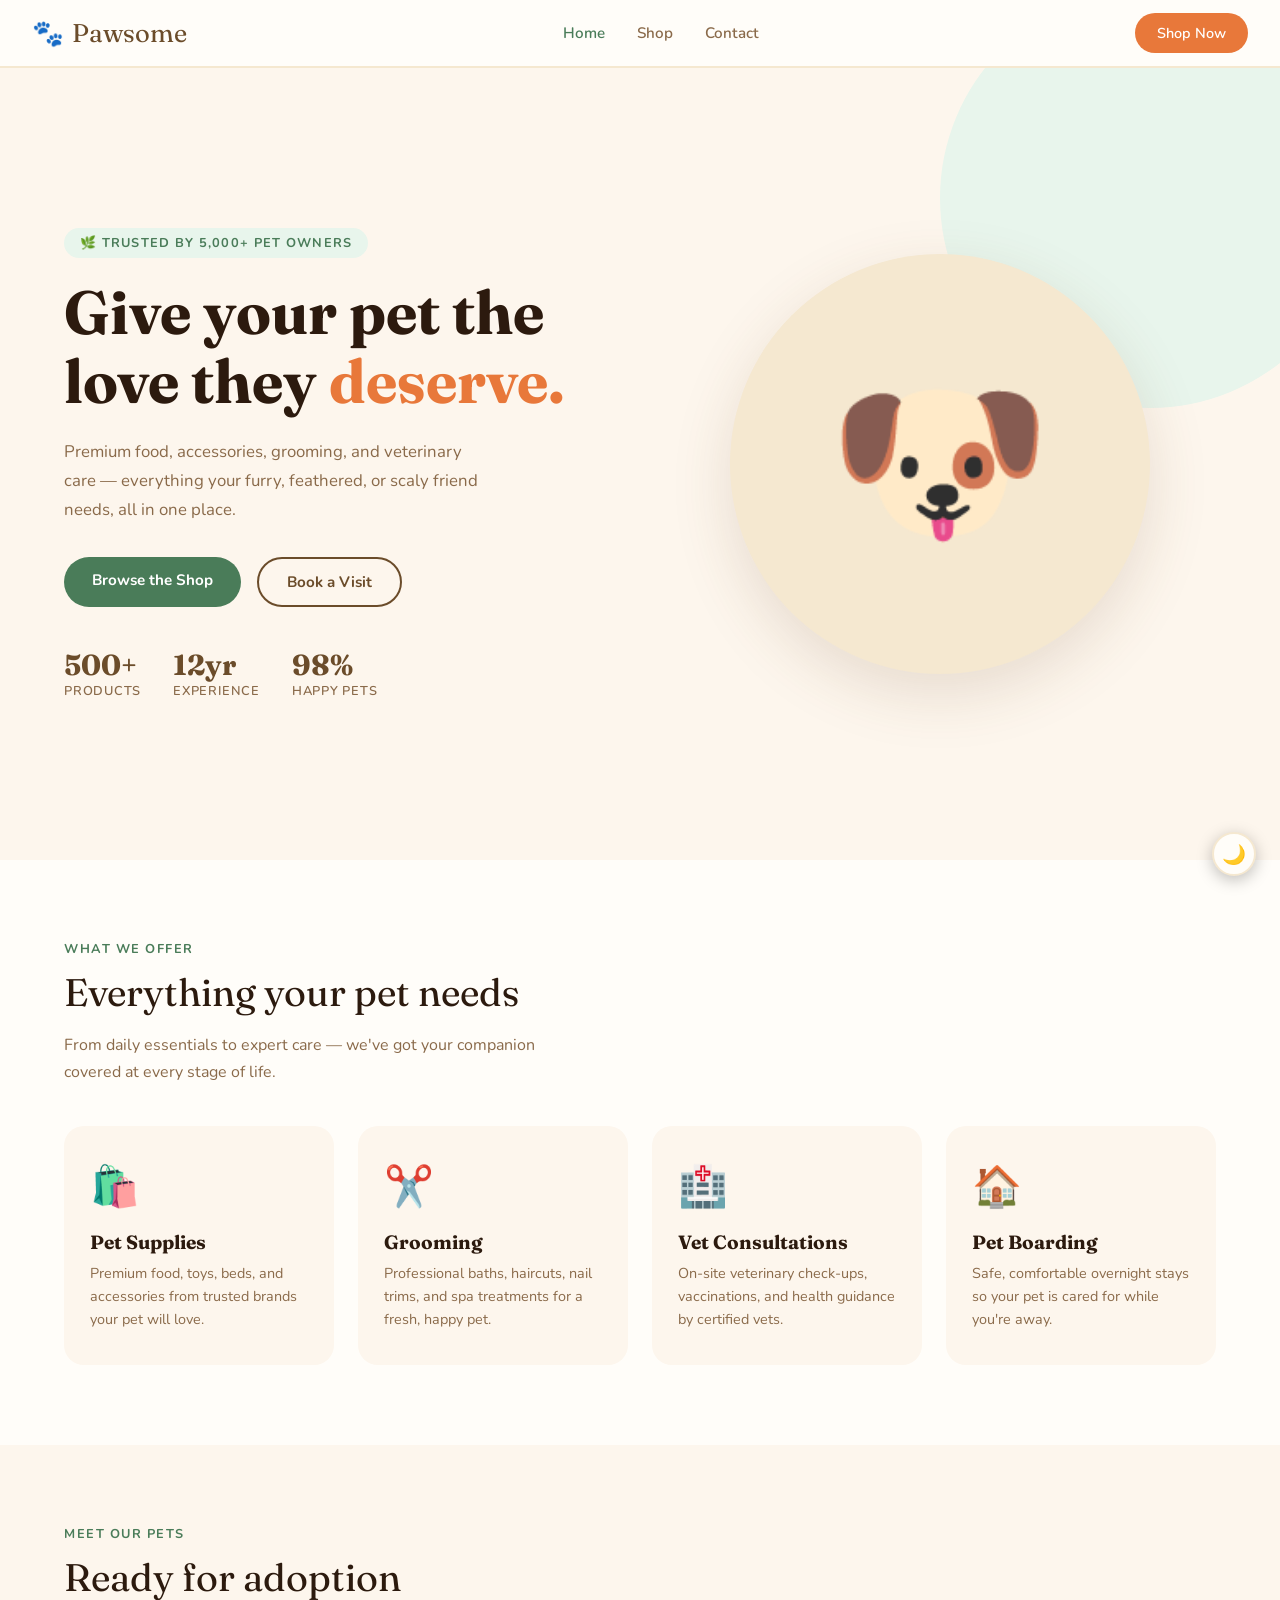
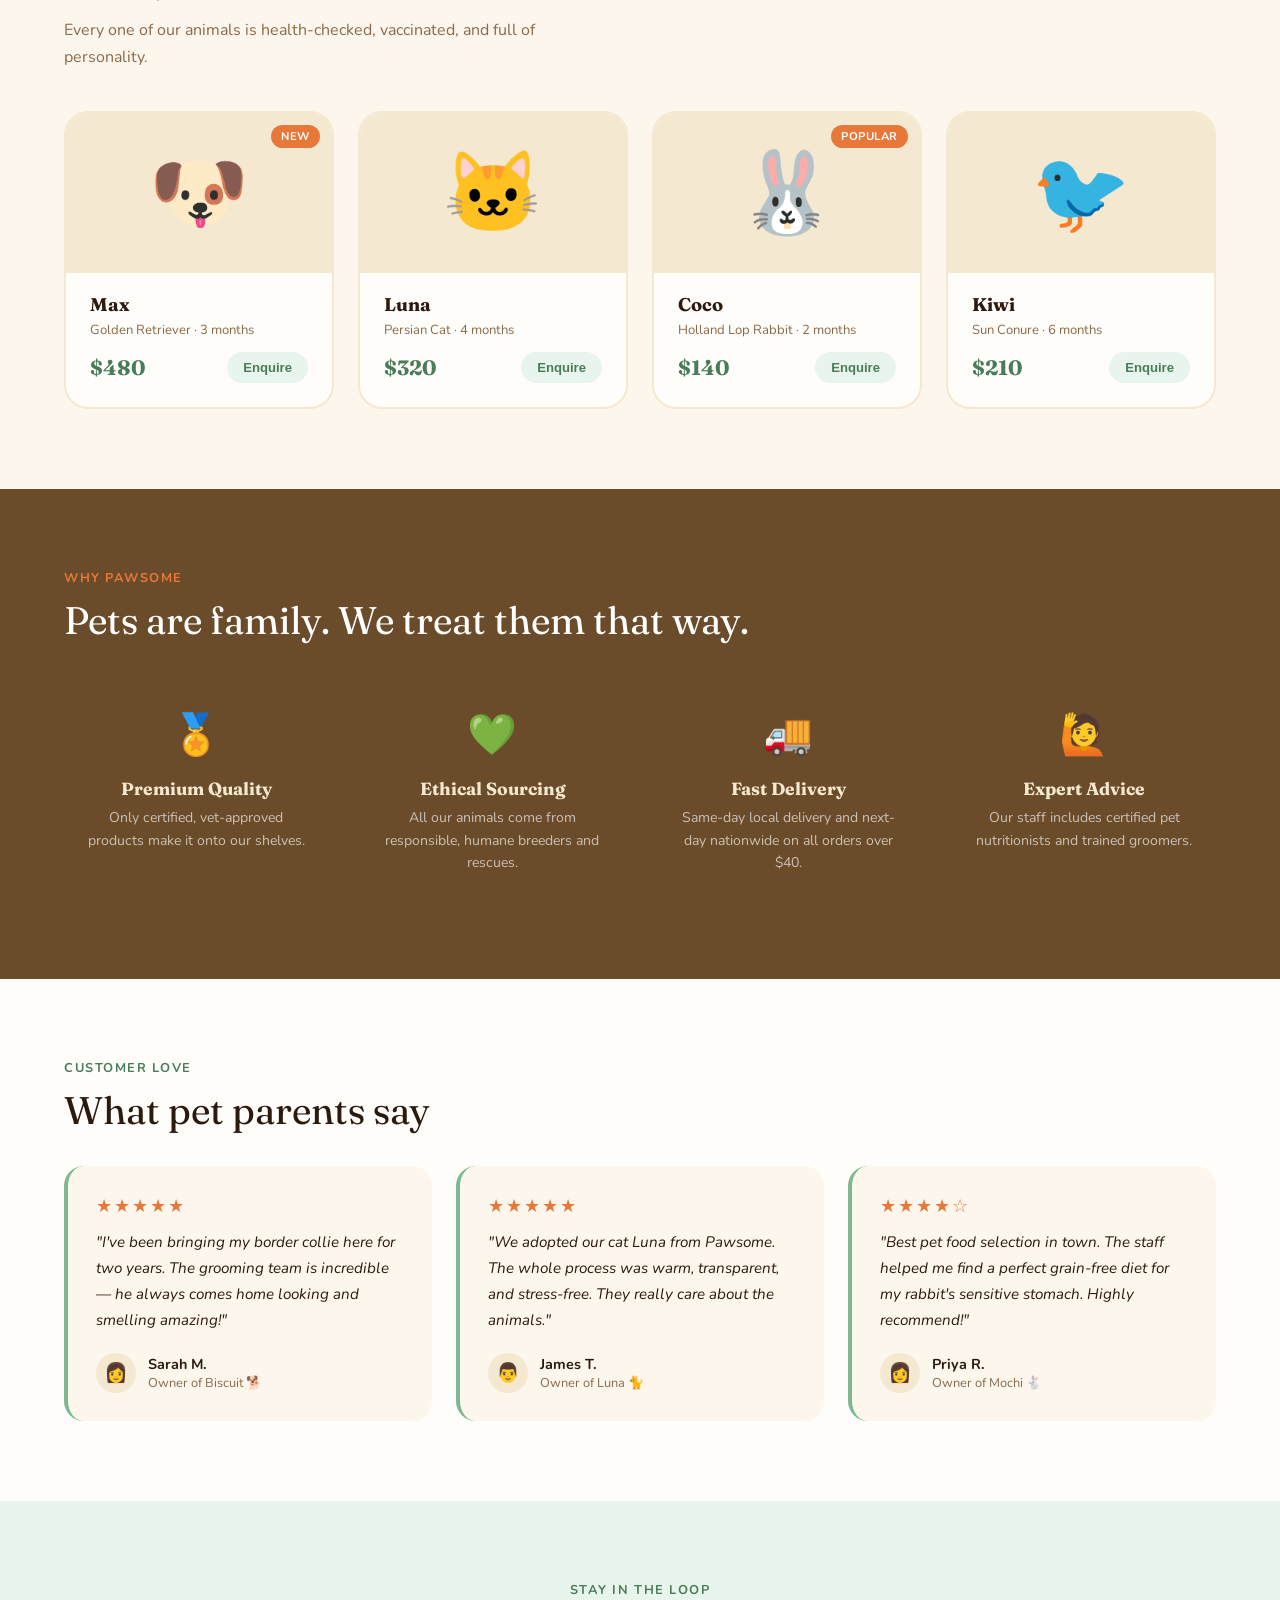
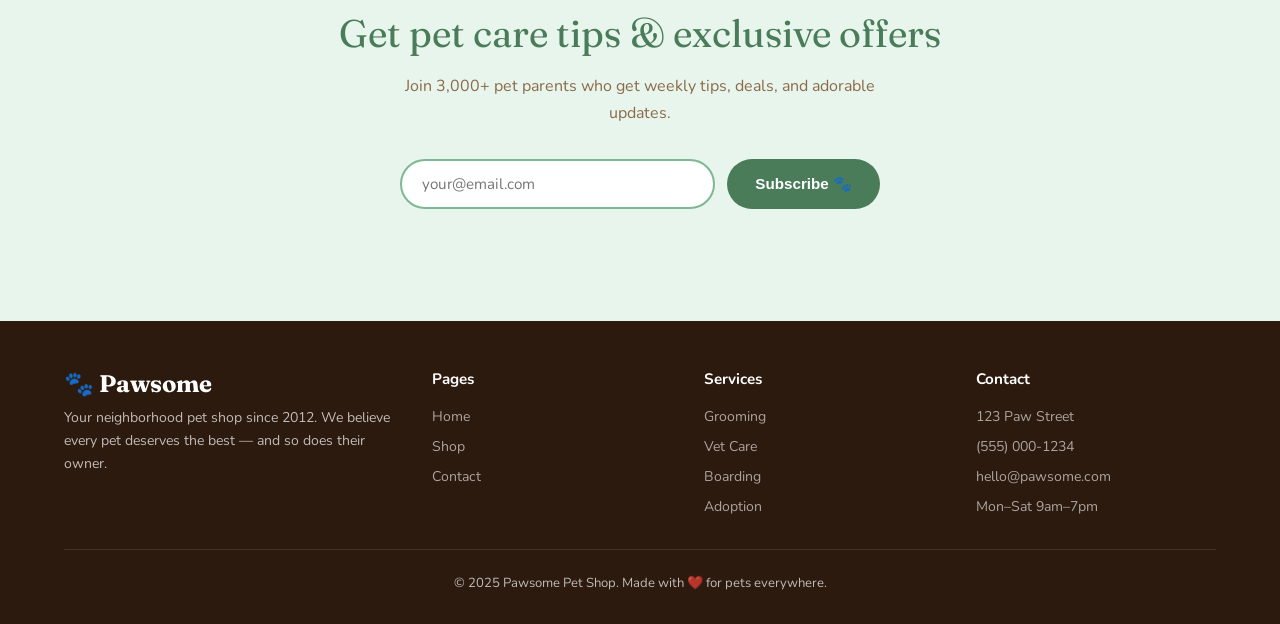
==== index.html @ 458d9aaf "Add files via upload" ====
<!DOCTYPE html>
<html lang="en">
<head>
<script>!function(){var t=localStorage.getItem("pawsome_theme")||(window.matchMedia("(prefers-color-scheme:dark)").matches?"dark":"light");document.documentElement.setAttribute("data-theme",t)}();</script>
<meta charset="UTF-8">
<meta name="viewport" content="width=device-width, initial-scale=1.0">
<title>Pawsome Pet Shop</title>
<link href="https://fonts.googleapis.com/css2?family=Fraunces:wght@400;600;700&family=Nunito:wght@400;500;600&display=swap" rel="stylesheet">
<link rel="stylesheet" href="/css/pocetna.css">
</head>
<body>

<nav>
  <a href="index.html" class="nav-logo"><span>🐾</span> Pawsome</a>
  <ul class="nav-links">
    <li><a href="index.html" class="active">Home</a></li>
    <li><a href="shop.html">Shop</a></li>
    <li><a href="contact.html">Contact</a></li>
  </ul>
  <a href="shop.html" class="nav-cta">Shop Now</a>
</nav>

<section class="hero">
  <div class="hero-text">
    <span class="hero-badge">🌿 Trusted by 5,000+ pet owners</span>
    <h1>Give your pet the love they <em>deserve.</em></h1>
    <p>Premium food, accessories, grooming, and veterinary care — everything your furry, feathered, or scaly friend needs, all in one place.</p>
    <div class="hero-btns">
      <a href="shop.html" class="btn btn-primary">Browse the Shop</a>
      <a href="contact.html" class="btn btn-outline">Book a Visit</a>
    </div>
    <div class="hero-stats">
      <div class="stat-item"><div class="num">500+</div><div class="lbl">Products</div></div>
      <div class="stat-item"><div class="num">12yr</div><div class="lbl">Experience</div></div>
      <div class="stat-item"><div class="num">98%</div><div class="lbl">Happy pets</div></div>
    </div>
  </div>
  <div class="hero-visual">
    <div class="hero-circle">🐶</div>
  </div>
</section>

<section class="services">
  <div class="section-label">What we offer</div>
  <div class="section-title">Everything your pet needs</div>
  <p class="section-sub">From daily essentials to expert care — we've got your companion covered at every stage of life.</p>
  <div class="services-grid">
    <div class="service-card reveal">
      <span class="service-icon">🛍️</span>
      <h3>Pet Supplies</h3>
      <p>Premium food, toys, beds, and accessories from trusted brands your pet will love.</p>
    </div>
    <div class="service-card reveal">
      <span class="service-icon">✂️</span>
      <h3>Grooming</h3>
      <p>Professional baths, haircuts, nail trims, and spa treatments for a fresh, happy pet.</p>
    </div>
    <div class="service-card reveal">
      <span class="service-icon">🏥</span>
      <h3>Vet Consultations</h3>
      <p>On-site veterinary check-ups, vaccinations, and health guidance by certified vets.</p>
    </div>
    <div class="service-card reveal">
      <span class="service-icon">🏠</span>
      <h3>Pet Boarding</h3>
      <p>Safe, comfortable overnight stays so your pet is cared for while you're away.</p>
    </div>
  </div>
</section>

<section>
  <div class="section-label">Meet our pets</div>
  <div class="section-title">Ready for adoption</div>
  <p class="section-sub">Every one of our animals is health-checked, vaccinated, and full of personality.</p>
  <div class="pets-grid">
    <div class="pet-card reveal">
      <div class="pet-emoji-wrap">🐶<span class="pet-badge">New</span></div>
      <div class="pet-info">
        <h3>Max</h3>
        <div class="pet-breed">Golden Retriever · 3 months</div>
        <div class="pet-footer">
          <span class="pet-price">$480</span>
          <button class="pet-btn" onclick="addToCart('Max the Golden Retriever')">Enquire</button>
        </div>
      </div>
    </div>
    <div class="pet-card reveal">
      <div class="pet-emoji-wrap">🐱</div>
      <div class="pet-info">
        <h3>Luna</h3>
        <div class="pet-breed">Persian Cat · 4 months</div>
        <div class="pet-footer">
          <span class="pet-price">$320</span>
          <button class="pet-btn" onclick="addToCart('Luna the Persian Cat')">Enquire</button>
        </div>
      </div>
    </div>
    <div class="pet-card reveal">
      <div class="pet-emoji-wrap">🐰<span class="pet-badge">Popular</span></div>
      <div class="pet-info">
        <h3>Coco</h3>
        <div class="pet-breed">Holland Lop Rabbit · 2 months</div>
        <div class="pet-footer">
          <span class="pet-price">$140</span>
          <button class="pet-btn" onclick="addToCart('Coco the Holland Lop')">Enquire</button>
        </div>
      </div>
    </div>
    <div class="pet-card reveal">
      <div class="pet-emoji-wrap">🐦</div>
      <div class="pet-info">
        <h3>Kiwi</h3>
        <div class="pet-breed">Sun Conure · 6 months</div>
        <div class="pet-footer">
          <span class="pet-price">$210</span>
          <button class="pet-btn" onclick="addToCart('Kiwi the Sun Conure')">Enquire</button>
        </div>
      </div>
    </div>
  </div>
</section>

<section class="why">
  <div class="section-label">Why Pawsome</div>
  <div class="section-title" style="color:#fff">Pets are family. We treat them that way.</div>
  <div class="why-grid" style="margin-top:2.5rem">
    <div class="why-item"><span class="why-icon">🏅</span><h4>Premium Quality</h4><p>Only certified, vet-approved products make it onto our shelves.</p></div>
    <div class="why-item"><span class="why-icon">💚</span><h4>Ethical Sourcing</h4><p>All our animals come from responsible, humane breeders and rescues.</p></div>
    <div class="why-item"><span class="why-icon">🚚</span><h4>Fast Delivery</h4><p>Same-day local delivery and next-day nationwide on all orders over $40.</p></div>
    <div class="why-item"><span class="why-icon">🙋</span><h4>Expert Advice</h4><p>Our staff includes certified pet nutritionists and trained groomers.</p></div>
  </div>
</section>

<section class="testimonials">
  <div class="section-label">Customer love</div>
  <div class="section-title">What pet parents say</div>
  <div class="testi-grid" style="margin-top:2rem">
    <div class="testi-card reveal">
      <div class="stars">★★★★★</div>
      <p>"I've been bringing my border collie here for two years. The grooming team is incredible — he always comes home looking and smelling amazing!"</p>
      <div class="testi-author"><div class="avatar">👩</div><div><div class="author-name">Sarah M.</div><div class="author-pet">Owner of Biscuit 🐕</div></div></div>
    </div>
    <div class="testi-card reveal">
      <div class="stars">★★★★★</div>
      <p>"We adopted our cat Luna from Pawsome. The whole process was warm, transparent, and stress-free. They really care about the animals."</p>
      <div class="testi-author"><div class="avatar">👨</div><div><div class="author-name">James T.</div><div class="author-pet">Owner of Luna 🐈</div></div></div>
    </div>
    <div class="testi-card reveal">
      <div class="stars">★★★★☆</div>
      <p>"Best pet food selection in town. The staff helped me find a perfect grain-free diet for my rabbit's sensitive stomach. Highly recommend!"</p>
      <div class="testi-author"><div class="avatar">👩</div><div><div class="author-name">Priya R.</div><div class="author-pet">Owner of Mochi 🐇</div></div></div>
    </div>
  </div>
</section>

<section class="newsletter">
  <div class="section-label">Stay in the loop</div>
  <div class="section-title">Get pet care tips & exclusive offers</div>
  <p class="section-sub" style="margin:0 auto 2rem;text-align:center;color:var(--text-muted)">Join 3,000+ pet parents who get weekly tips, deals, and adorable updates.</p>
  <form class="newsletter-form" onsubmit="submitNewsletter(event)">
    <input type="email" id="nl-email" placeholder="your@email.com" required>
    <button type="submit" class="btn btn-primary">Subscribe 🐾</button>
  </form>
  <div id="nl-msg"></div>
</section>

<footer>
  <div class="footer-top">
    <div class="footer-brand">
      <h3>🐾 Pawsome</h3>
      <p>Your neighborhood pet shop since 2012. We believe every pet deserves the best — and so does their owner.</p>
    </div>
    <div class="footer-col">
      <h4>Pages</h4>
      <ul>
        <li><a href="index.html">Home</a></li>
        <li><a href="shop.html">Shop</a></li>
        <li><a href="contact.html">Contact</a></li>
      </ul>
    </div>
    <div class="footer-col">
      <h4>Services</h4>
      <ul>
        <li><a href="#">Grooming</a></li>
        <li><a href="#">Vet Care</a></li>
        <li><a href="#">Boarding</a></li>
        <li><a href="#">Adoption</a></li>
      </ul>
    </div>
    <div class="footer-col">
      <h4>Contact</h4>
      <ul>
        <li><a href="#">123 Paw Street</a></li>
        <li><a href="tel:+15550001234">(555) 000-1234</a></li>
        <li><a href="mailto:hello@pawsome.com">hello@pawsome.com</a></li>
        <li><a href="#">Mon–Sat 9am–7pm</a></li>
      </ul>
    </div>
  </div>
  <div class="footer-bottom">© 2025 Pawsome Pet Shop. Made with ❤️ for pets everywhere.</div>
</footer>

<!-- TOAST -->
<div id="toast" style="position:fixed;bottom:2rem;right:2rem;background:var(--green);color:#fff;padding:14px 22px;border-radius:50px;font-weight:700;font-size:.9rem;transform:translateY(100px);opacity:0;transition:all .3s;z-index:999;pointer-events:none;"></div>

<script src="/js/pocetna.js"></script>
<script src="/js/darkmode.js"></script>
</body>
</html>
---- css/pocetna.css ----
:root {
    --cream: #FDF6ED;
    --warm: #F5E8D0;
    --brown: #6B4C2A;
    --brown-light: #A67C52;
    --green: #4A7C59;
    --green-light: #7DB892;
    --green-pale: #E8F5EC;
    --orange: #E8783A;
    --text: #2C1A0E;
    --text-muted: #8A6A4A;
    --white: #FFFDF9;
  }
  * { margin: 0; padding: 0; box-sizing: border-box; }
  html { scroll-behavior: smooth; }
  body { font-family: 'Nunito', sans-serif; background: var(--cream); color: var(--text); }

  /* NAV */
  nav {
    position: sticky; top: 0; z-index: 100;
    background: var(--white);
    border-bottom: 2px solid var(--warm);
    padding: 0 2rem;
    display: flex; align-items: center; justify-content: space-between;
    height: 68px;
  }
  .nav-logo { font-family: 'Fraunces', serif; font-size: 1.6rem; color: var(--brown); text-decoration: none; display: flex; align-items: center; gap: 8px; }
  .nav-logo span { font-size: 1.6rem; }
  .nav-links { display: flex; gap: 2rem; list-style: none; }
  .nav-links a { text-decoration: none; color: var(--text-muted); font-weight: 600; font-size: .95rem; transition: color .2s; }
  .nav-links a:hover, .nav-links a.active { color: var(--green); }
  .nav-cta { background: var(--orange); color: #fff; padding: 10px 22px; border-radius: 50px; font-weight: 600; font-size: .9rem; text-decoration: none; transition: transform .15s, opacity .15s; }
  .nav-cta:hover { opacity: .9; transform: translateY(-1px); }

  /* HERO */
  .hero {
    min-height: 88vh;
    background: var(--cream);
    display: grid; grid-template-columns: 1fr 1fr; align-items: center;
    padding: 4rem 5vw;
    gap: 3rem;
    position: relative; overflow: hidden;
  }
  .hero::before {
    content: ''; position: absolute; right: -80px; top: -80px;
    width: 420px; height: 420px; border-radius: 50%;
    background: var(--green-pale); z-index: 0;
  }
  .hero-text { position: relative; z-index: 1; }
  .hero-badge { display: inline-block; background: var(--green-pale); color: var(--green); font-weight: 700; font-size: .8rem; letter-spacing: .1em; text-transform: uppercase; padding: 6px 16px; border-radius: 50px; margin-bottom: 1.2rem; }
  .hero h1 { font-family: 'Fraunces', serif; font-size: clamp(2.4rem, 5vw, 3.8rem); line-height: 1.15; color: var(--text); margin-bottom: 1.2rem; }
  .hero h1 em { color: var(--orange); font-style: normal; }
  .hero p { font-size: 1.05rem; color: var(--text-muted); line-height: 1.75; max-width: 420px; margin-bottom: 2rem; }
  .hero-btns { display: flex; gap: 1rem; flex-wrap: wrap; }
  .btn { display: inline-block; padding: 13px 28px; border-radius: 50px; font-weight: 700; font-size: .95rem; text-decoration: none; transition: all .2s; cursor: pointer; border: none; }
  .btn-primary { background: var(--green); color: #fff; }
  .btn-primary:hover { background: var(--brown); transform: translateY(-2px); }
  .btn-outline { background: transparent; color: var(--brown); border: 2px solid var(--brown); }
  .btn-outline:hover { background: var(--brown); color: #fff; }
  .hero-visual { position: relative; z-index: 1; display: flex; justify-content: center; align-items: center; }
  .hero-circle {
    width: clamp(260px, 36vw, 420px); height: clamp(260px, 36vw, 420px);
    background: var(--warm); border-radius: 50%;
    display: flex; align-items: center; justify-content: center;
    font-size: clamp(8rem, 14vw, 13rem);
    animation: float 4s ease-in-out infinite;
    box-shadow: 0 20px 60px rgba(107,76,42,.15);
  }
  @keyframes float { 0%,100%{transform:translateY(0)} 50%{transform:translateY(-18px)} }
  .hero-stats { display: flex; gap: 2rem; margin-top: 2.5rem; }
  .stat-item .num { font-family: 'Fraunces', serif; font-size: 1.8rem; color: var(--brown); font-weight: 700; }
  .stat-item .lbl { font-size: .8rem; color: var(--text-muted); font-weight: 600; text-transform: uppercase; letter-spacing: .06em; }

  /* SECTION SHARED */
  section { padding: 5rem 5vw; }
  .section-label { font-size: .8rem; font-weight: 700; letter-spacing: .12em; text-transform: uppercase; color: var(--green); margin-bottom: .6rem; }
  .section-title { font-family: 'Fraunces', serif; font-size: clamp(1.8rem, 3vw, 2.6rem); color: var(--text); margin-bottom: 1rem; }
  .section-sub { color: var(--text-muted); font-size: 1rem; line-height: 1.7; max-width: 500px; margin-bottom: 2.5rem; }

  /* SERVICES */
  .services { background: var(--white); }
  .services-grid { display: grid; grid-template-columns: repeat(auto-fit, minmax(220px, 1fr)); gap: 1.5rem; }
  .service-card {
    background: var(--cream); border-radius: 20px; padding: 2rem 1.5rem;
    border: 2px solid transparent; transition: all .25s; cursor: pointer;
  }
  .service-card:hover { border-color: var(--green-light); transform: translateY(-4px); box-shadow: 0 12px 30px rgba(74,124,89,.12); }
  .service-icon { font-size: 2.5rem; margin-bottom: 1rem; display: block; }
  .service-card h3 { font-family: 'Fraunces', serif; font-size: 1.2rem; margin-bottom: .5rem; color: var(--text); }
  .service-card p { font-size: .9rem; color: var(--text-muted); line-height: 1.6; }

  /* FEATURED PETS */
  .pets-grid { display: grid; grid-template-columns: repeat(auto-fit, minmax(240px, 1fr)); gap: 1.5rem; }
  .pet-card {
    background: var(--white); border-radius: 24px; overflow: hidden;
    border: 2px solid var(--warm); transition: all .25s;
  }
  .pet-card:hover { transform: translateY(-6px); box-shadow: 0 20px 50px rgba(107,76,42,.13); }
  .pet-emoji-wrap { background: var(--warm); height: 160px; display: flex; align-items: center; justify-content: center; font-size: 5rem; position: relative; }
  .pet-badge { position: absolute; top: 12px; right: 12px; background: var(--orange); color: #fff; font-size: .7rem; font-weight: 700; padding: 4px 10px; border-radius: 20px; text-transform: uppercase; letter-spacing: .05em; }
  .pet-info { padding: 1.25rem 1.5rem 1.5rem; }
  .pet-info h3 { font-family: 'Fraunces', serif; font-size: 1.15rem; margin-bottom: .3rem; }
  .pet-breed { font-size: .82rem; color: var(--text-muted); margin-bottom: .8rem; }
  .pet-footer { display: flex; justify-content: space-between; align-items: center; }
  .pet-price { font-family: 'Fraunces', serif; font-size: 1.3rem; font-weight: 700; color: var(--green); }
  .pet-btn { background: var(--green-pale); color: var(--green); border: none; padding: 8px 16px; border-radius: 50px; font-weight: 700; font-size: .82rem; cursor: pointer; transition: background .2s; }
  .pet-btn:hover { background: var(--green); color: #fff; }

  /* WHY US */
  .why { background: var(--brown); color: #fff; }
  .why .section-label { color: var(--orange); }
  .why .section-title { color: #fff; }
  .why-grid { display: grid; grid-template-columns: repeat(auto-fit, minmax(200px, 1fr)); gap: 2rem; }
  .why-item { text-align: center; padding: 1.5rem 1rem; }
  .why-icon { font-size: 2.5rem; margin-bottom: 1rem; display: block; }
  .why-item h4 { font-family: 'Fraunces', serif; font-size: 1.1rem; margin-bottom: .5rem; color: var(--warm); }
  .why-item p { font-size: .88rem; color: rgba(255,255,255,.65); line-height: 1.6; }

  /* TESTIMONIALS */
  .testimonials { background: var(--white); }
  .testi-grid { display: grid; grid-template-columns: repeat(auto-fit, minmax(280px, 1fr)); gap: 1.5rem; }
  .testi-card { background: var(--cream); border-radius: 20px; padding: 1.75rem; border-left: 4px solid var(--green-light); }
  .stars { color: var(--orange); font-size: 1.1rem; margin-bottom: .75rem; letter-spacing: 2px; }
  .testi-card p { font-size: .95rem; color: var(--text); line-height: 1.7; margin-bottom: 1.2rem; font-style: italic; }
  .testi-author { display: flex; align-items: center; gap: .75rem; }
  .avatar { width: 40px; height: 40px; border-radius: 50%; background: var(--warm); display: flex; align-items: center; justify-content: center; font-size: 1.2rem; }
  .author-name { font-weight: 700; font-size: .9rem; color: var(--text); }
  .author-pet { font-size: .8rem; color: var(--text-muted); }

  /* NEWSLETTER */
  .newsletter { background: var(--green-pale); text-align: center; }
  .newsletter .section-title { color: var(--green); }
  .newsletter-form { display: flex; gap: .75rem; justify-content: center; flex-wrap: wrap; max-width: 480px; margin: 0 auto; }
  .newsletter-form input { flex: 1; min-width: 200px; padding: 13px 20px; border: 2px solid var(--green-light); border-radius: 50px; font-family: 'Nunito', sans-serif; font-size: .95rem; background: #fff; outline: none; transition: border-color .2s; }
  .newsletter-form input:focus { border-color: var(--green); }
  #nl-msg { margin-top: .75rem; font-weight: 600; color: var(--green); font-size: .9rem; min-height: 20px; }

  /* FOOTER */
  footer { background: var(--text); color: rgba(255,255,255,.7); padding: 3rem 5vw 2rem; }
  .footer-top { display: grid; grid-template-columns: 1.4fr 1fr 1fr 1fr; gap: 2rem; margin-bottom: 2rem; }
  .footer-brand h3 { font-family: 'Fraunces', serif; font-size: 1.5rem; color: #fff; margin-bottom: .5rem; }
  .footer-brand p { font-size: .88rem; line-height: 1.65; }
  .footer-col h4 { font-weight: 700; color: #fff; margin-bottom: 1rem; font-size: .95rem; }
  .footer-col ul { list-style: none; display: flex; flex-direction: column; gap: .5rem; }
  .footer-col a { color: rgba(255,255,255,.6); text-decoration: none; font-size: .88rem; transition: color .2s; }
  .footer-col a:hover { color: var(--orange); }
  .footer-bottom { border-top: 1px solid rgba(255,255,255,.1); padding-top: 1.5rem; text-align: center; font-size: .82rem; }

  /* SCROLL REVEAL */
  .reveal { opacity: 0; transform: translateY(28px); transition: opacity .6s, transform .6s; }
  .reveal.visible { opacity: 1; transform: none; }

  @media(max-width:768px){
    .hero { grid-template-columns: 1fr; text-align: center; padding-top: 3rem; }
    .hero p { margin: 0 auto 2rem; }
    .hero-btns { justify-content: center; }
    .hero-stats { justify-content: center; }
    .hero-visual { display: none; }
    .footer-top { grid-template-columns: 1fr 1fr; }
    nav .nav-links { display: none; }
  }
/* =====================================================
   DARK MODE VARIABLES
   Applies when: user's OS is dark OR data-theme="dark"
   ===================================================== */

/* Dark palette override */
[data-theme="dark"],
@media (prefers-color-scheme: dark) {
  :root:not([data-theme="light"]) {
    --cream: #1A1410;
    --warm: #2A1F15;
    --brown: #D4A574;
    --brown-light: #B8895A;
    --green: #5A9E6F;
    --green-light: #7DB892;
    --green-pale: #1A2E20;
    --orange: #E8783A;
    --text: #F0E6D8;
    --text-muted: #A08060;
    --white: #221810;
    --border: #2E2218;
  }
}

[data-theme="dark"] {
  --cream: #1A1410;
  --warm: #2A1F15;
  --brown: #D4A574;
  --brown-light: #B8895A;
  --green: #5A9E6F;
  --green-light: #7DB892;
  --green-pale: #1A2E20;
  --orange: #E8783A;
  --text: #F0E6D8;
  --text-muted: #A08060;
  --white: #221810;
  --border: #2E2218;
}

/* Dark mode toggle button */
.dm-toggle {
  position: fixed;
  bottom: 1.5rem;
  right: 1.5rem;
  width: 44px;
  height: 44px;
  border-radius: 50%;
  background: var(--white);
  border: 2px solid var(--warm);
  font-size: 1.2rem;
  cursor: pointer;
  z-index: 9999;
  display: flex;
  align-items: center;
  justify-content: center;
  box-shadow: 0 4px 16px rgba(0, 0, 0, 0.25);
  transition: background 0.2s, border-color 0.2s, transform 0.15s;
}
.dm-toggle:hover {
  transform: scale(1.1);
  border-color: var(--green);
}
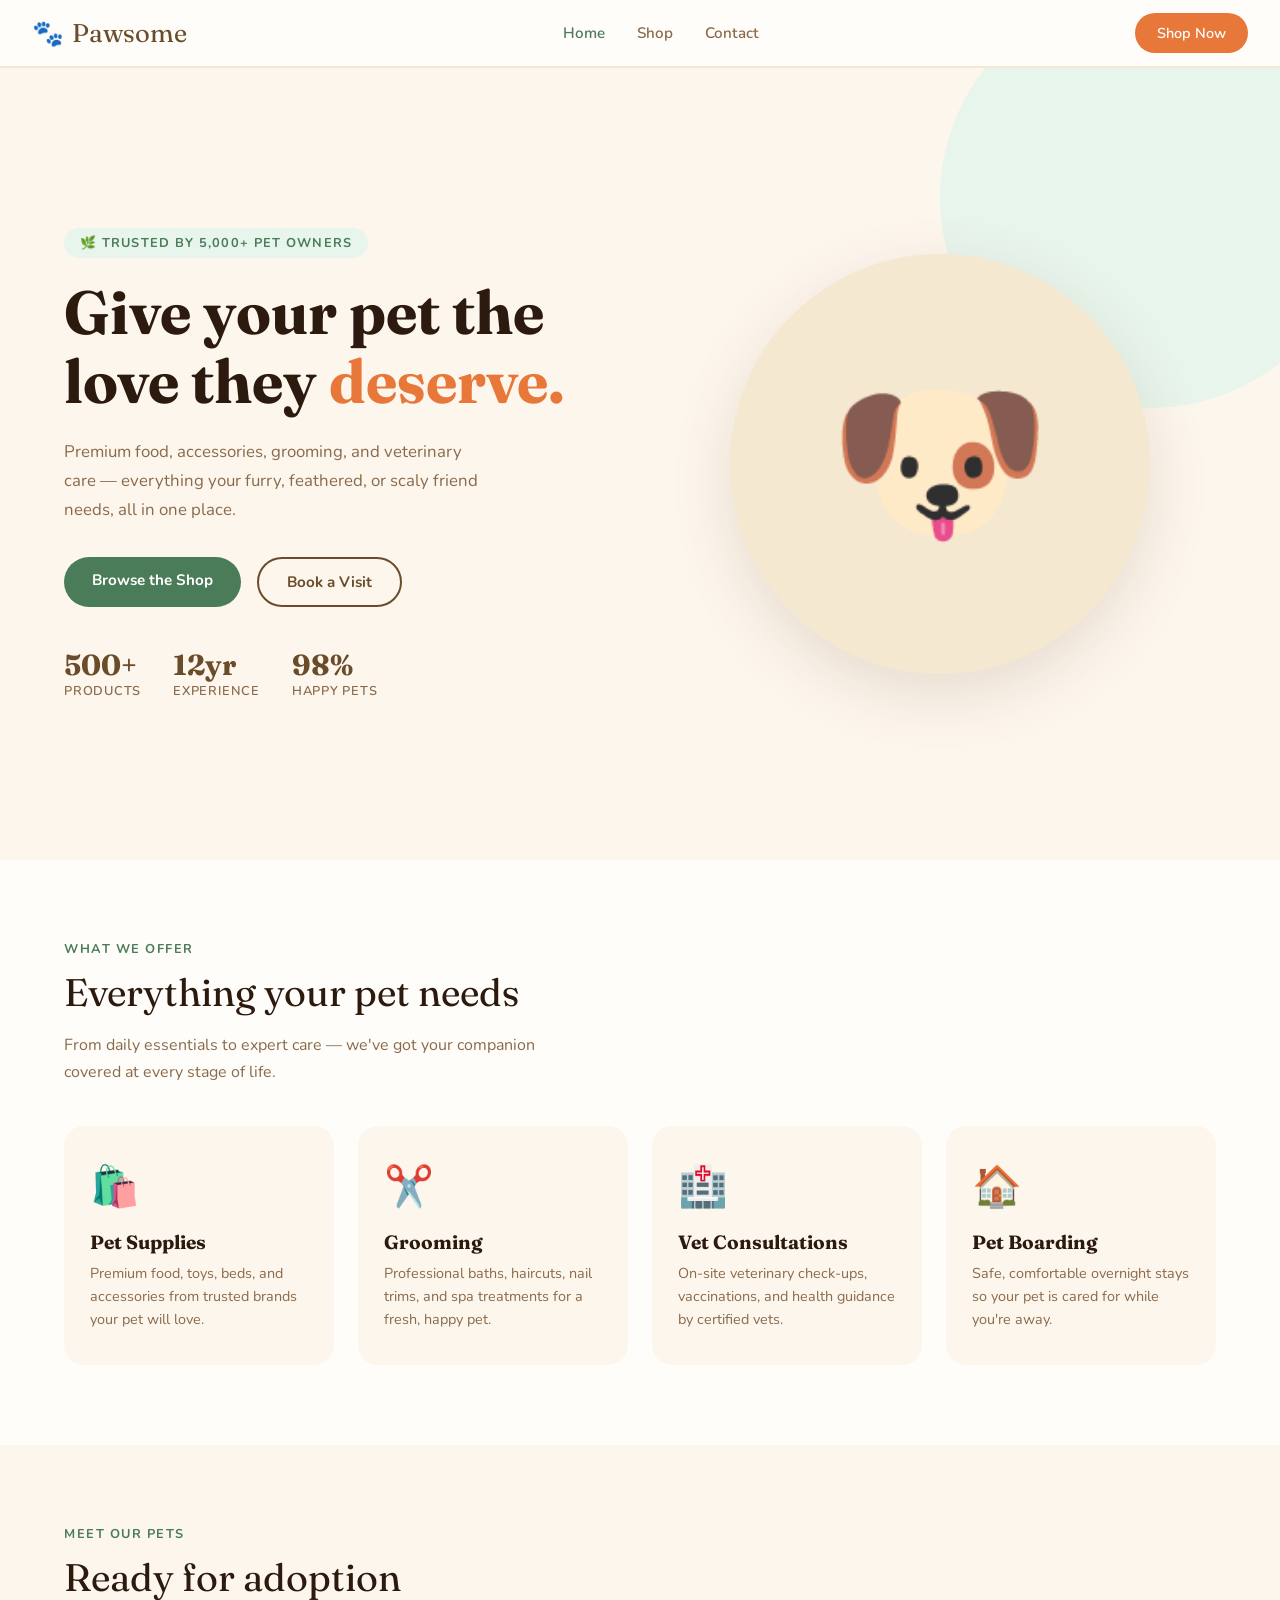
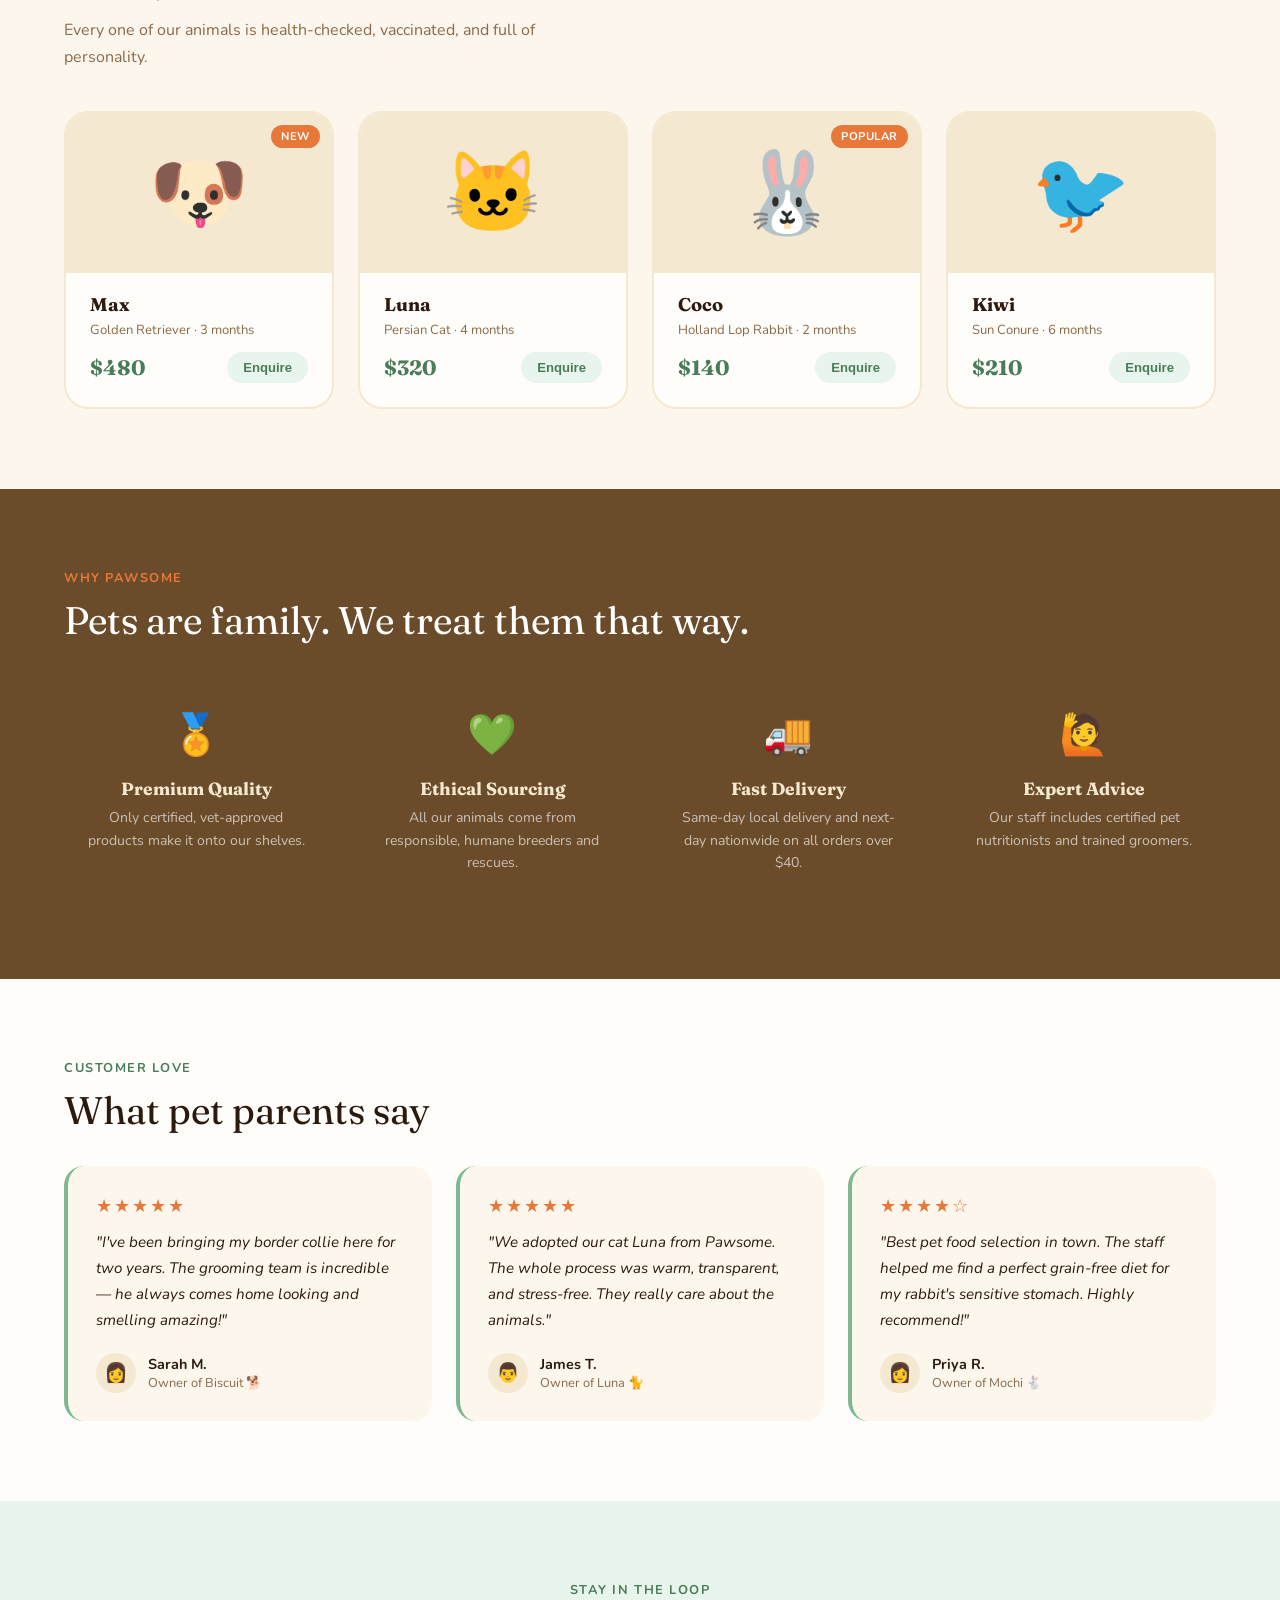
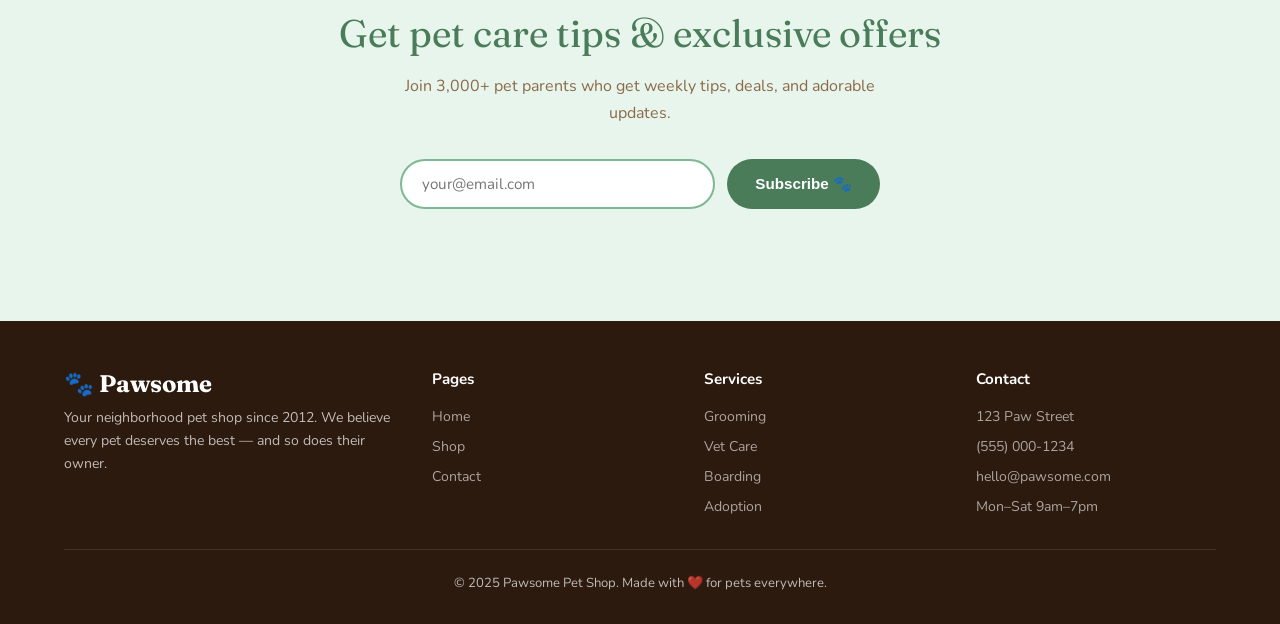
==== commit 30484b5b: "Update index.html" ====
--- a/index.html
+++ b/index.html
@@ -6,7 +6,7 @@
 <meta name="viewport" content="width=device-width, initial-scale=1.0">
 <title>Pawsome Pet Shop</title>
 <link href="https://fonts.googleapis.com/css2?family=Fraunces:wght@400;600;700&family=Nunito:wght@400;500;600&display=swap" rel="stylesheet">
-<link rel="stylesheet" href="/css/pocetna.css">
+<link rel="stylesheet" href="pocetna.css">
 </head>
 <body>
 
@@ -203,7 +203,7 @@
 <!-- TOAST -->
 <div id="toast" style="position:fixed;bottom:2rem;right:2rem;background:var(--green);color:#fff;padding:14px 22px;border-radius:50px;font-weight:700;font-size:.9rem;transform:translateY(100px);opacity:0;transition:all .3s;z-index:999;pointer-events:none;"></div>
 
-<script src="/js/pocetna.js"></script>
-<script src="/js/darkmode.js"></script>
+<script src="pocetna.js"></script>
+<script src="darkmode.js"></script>
 </body>
 </html>
--- a/pocetna.css
+++ b/pocetna.css
@@ -0,0 +1,223 @@
+:root {
+    --cream: #FDF6ED;
+    --warm: #F5E8D0;
+    --brown: #6B4C2A;
+    --brown-light: #A67C52;
+    --green: #4A7C59;
+    --green-light: #7DB892;
+    --green-pale: #E8F5EC;
+    --orange: #E8783A;
+    --text: #2C1A0E;
+    --text-muted: #8A6A4A;
+    --white: #FFFDF9;
+  }
+  * { margin: 0; padding: 0; box-sizing: border-box; }
+  html { scroll-behavior: smooth; }
+  body { font-family: 'Nunito', sans-serif; background: var(--cream); color: var(--text); }
+
+  /* NAV */
+  nav {
+    position: sticky; top: 0; z-index: 100;
+    background: var(--white);
+    border-bottom: 2px solid var(--warm);
+    padding: 0 2rem;
+    display: flex; align-items: center; justify-content: space-between;
+    height: 68px;
+  }
+  .nav-logo { font-family: 'Fraunces', serif; font-size: 1.6rem; color: var(--brown); text-decoration: none; display: flex; align-items: center; gap: 8px; }
+  .nav-logo span { font-size: 1.6rem; }
+  .nav-links { display: flex; gap: 2rem; list-style: none; }
+  .nav-links a { text-decoration: none; color: var(--text-muted); font-weight: 600; font-size: .95rem; transition: color .2s; }
+  .nav-links a:hover, .nav-links a.active { color: var(--green); }
+  .nav-cta { background: var(--orange); color: #fff; padding: 10px 22px; border-radius: 50px; font-weight: 600; font-size: .9rem; text-decoration: none; transition: transform .15s, opacity .15s; }
+  .nav-cta:hover { opacity: .9; transform: translateY(-1px); }
+
+  /* HERO */
+  .hero {
+    min-height: 88vh;
+    background: var(--cream);
+    display: grid; grid-template-columns: 1fr 1fr; align-items: center;
+    padding: 4rem 5vw;
+    gap: 3rem;
+    position: relative; overflow: hidden;
+  }
+  .hero::before {
+    content: ''; position: absolute; right: -80px; top: -80px;
+    width: 420px; height: 420px; border-radius: 50%;
+    background: var(--green-pale); z-index: 0;
+  }
+  .hero-text { position: relative; z-index: 1; }
+  .hero-badge { display: inline-block; background: var(--green-pale); color: var(--green); font-weight: 700; font-size: .8rem; letter-spacing: .1em; text-transform: uppercase; padding: 6px 16px; border-radius: 50px; margin-bottom: 1.2rem; }
+  .hero h1 { font-family: 'Fraunces', serif; font-size: clamp(2.4rem, 5vw, 3.8rem); line-height: 1.15; color: var(--text); margin-bottom: 1.2rem; }
+  .hero h1 em { color: var(--orange); font-style: normal; }
+  .hero p { font-size: 1.05rem; color: var(--text-muted); line-height: 1.75; max-width: 420px; margin-bottom: 2rem; }
+  .hero-btns { display: flex; gap: 1rem; flex-wrap: wrap; }
+  .btn { display: inline-block; padding: 13px 28px; border-radius: 50px; font-weight: 700; font-size: .95rem; text-decoration: none; transition: all .2s; cursor: pointer; border: none; }
+  .btn-primary { background: var(--green); color: #fff; }
+  .btn-primary:hover { background: var(--brown); transform: translateY(-2px); }
+  .btn-outline { background: transparent; color: var(--brown); border: 2px solid var(--brown); }
+  .btn-outline:hover { background: var(--brown); color: #fff; }
+  .hero-visual { position: relative; z-index: 1; display: flex; justify-content: center; align-items: center; }
+  .hero-circle {
+    width: clamp(260px, 36vw, 420px); height: clamp(260px, 36vw, 420px);
+    background: var(--warm); border-radius: 50%;
+    display: flex; align-items: center; justify-content: center;
+    font-size: clamp(8rem, 14vw, 13rem);
+    animation: float 4s ease-in-out infinite;
+    box-shadow: 0 20px 60px rgba(107,76,42,.15);
+  }
+  @keyframes float { 0%,100%{transform:translateY(0)} 50%{transform:translateY(-18px)} }
+  .hero-stats { display: flex; gap: 2rem; margin-top: 2.5rem; }
+  .stat-item .num { font-family: 'Fraunces', serif; font-size: 1.8rem; color: var(--brown); font-weight: 700; }
+  .stat-item .lbl { font-size: .8rem; color: var(--text-muted); font-weight: 600; text-transform: uppercase; letter-spacing: .06em; }
+
+  /* SECTION SHARED */
+  section { padding: 5rem 5vw; }
+  .section-label { font-size: .8rem; font-weight: 700; letter-spacing: .12em; text-transform: uppercase; color: var(--green); margin-bottom: .6rem; }
+  .section-title { font-family: 'Fraunces', serif; font-size: clamp(1.8rem, 3vw, 2.6rem); color: var(--text); margin-bottom: 1rem; }
+  .section-sub { color: var(--text-muted); font-size: 1rem; line-height: 1.7; max-width: 500px; margin-bottom: 2.5rem; }
+
+  /* SERVICES */
+  .services { background: var(--white); }
+  .services-grid { display: grid; grid-template-columns: repeat(auto-fit, minmax(220px, 1fr)); gap: 1.5rem; }
+  .service-card {
+    background: var(--cream); border-radius: 20px; padding: 2rem 1.5rem;
+    border: 2px solid transparent; transition: all .25s; cursor: pointer;
+  }
+  .service-card:hover { border-color: var(--green-light); transform: translateY(-4px); box-shadow: 0 12px 30px rgba(74,124,89,.12); }
+  .service-icon { font-size: 2.5rem; margin-bottom: 1rem; display: block; }
+  .service-card h3 { font-family: 'Fraunces', serif; font-size: 1.2rem; margin-bottom: .5rem; color: var(--text); }
+  .service-card p { font-size: .9rem; color: var(--text-muted); line-height: 1.6; }
+
+  /* FEATURED PETS */
+  .pets-grid { display: grid; grid-template-columns: repeat(auto-fit, minmax(240px, 1fr)); gap: 1.5rem; }
+  .pet-card {
+    background: var(--white); border-radius: 24px; overflow: hidden;
+    border: 2px solid var(--warm); transition: all .25s;
+  }
+  .pet-card:hover { transform: translateY(-6px); box-shadow: 0 20px 50px rgba(107,76,42,.13); }
+  .pet-emoji-wrap { background: var(--warm); height: 160px; display: flex; align-items: center; justify-content: center; font-size: 5rem; position: relative; }
+  .pet-badge { position: absolute; top: 12px; right: 12px; background: var(--orange); color: #fff; font-size: .7rem; font-weight: 700; padding: 4px 10px; border-radius: 20px; text-transform: uppercase; letter-spacing: .05em; }
+  .pet-info { padding: 1.25rem 1.5rem 1.5rem; }
+  .pet-info h3 { font-family: 'Fraunces', serif; font-size: 1.15rem; margin-bottom: .3rem; }
+  .pet-breed { font-size: .82rem; color: var(--text-muted); margin-bottom: .8rem; }
+  .pet-footer { display: flex; justify-content: space-between; align-items: center; }
+  .pet-price { font-family: 'Fraunces', serif; font-size: 1.3rem; font-weight: 700; color: var(--green); }
+  .pet-btn { background: var(--green-pale); color: var(--green); border: none; padding: 8px 16px; border-radius: 50px; font-weight: 700; font-size: .82rem; cursor: pointer; transition: background .2s; }
+  .pet-btn:hover { background: var(--green); color: #fff; }
+
+  /* WHY US */
+  .why { background: var(--brown); color: #fff; }
+  .why .section-label { color: var(--orange); }
+  .why .section-title { color: #fff; }
+  .why-grid { display: grid; grid-template-columns: repeat(auto-fit, minmax(200px, 1fr)); gap: 2rem; }
+  .why-item { text-align: center; padding: 1.5rem 1rem; }
+  .why-icon { font-size: 2.5rem; margin-bottom: 1rem; display: block; }
+  .why-item h4 { font-family: 'Fraunces', serif; font-size: 1.1rem; margin-bottom: .5rem; color: var(--warm); }
+  .why-item p { font-size: .88rem; color: rgba(255,255,255,.65); line-height: 1.6; }
+
+  /* TESTIMONIALS */
+  .testimonials { background: var(--white); }
+  .testi-grid { display: grid; grid-template-columns: repeat(auto-fit, minmax(280px, 1fr)); gap: 1.5rem; }
+  .testi-card { background: var(--cream); border-radius: 20px; padding: 1.75rem; border-left: 4px solid var(--green-light); }
+  .stars { color: var(--orange); font-size: 1.1rem; margin-bottom: .75rem; letter-spacing: 2px; }
+  .testi-card p { font-size: .95rem; color: var(--text); line-height: 1.7; margin-bottom: 1.2rem; font-style: italic; }
+  .testi-author { display: flex; align-items: center; gap: .75rem; }
+  .avatar { width: 40px; height: 40px; border-radius: 50%; background: var(--warm); display: flex; align-items: center; justify-content: center; font-size: 1.2rem; }
+  .author-name { font-weight: 700; font-size: .9rem; color: var(--text); }
+  .author-pet { font-size: .8rem; color: var(--text-muted); }
+
+  /* NEWSLETTER */
+  .newsletter { background: var(--green-pale); text-align: center; }
+  .newsletter .section-title { color: var(--green); }
+  .newsletter-form { display: flex; gap: .75rem; justify-content: center; flex-wrap: wrap; max-width: 480px; margin: 0 auto; }
+  .newsletter-form input { flex: 1; min-width: 200px; padding: 13px 20px; border: 2px solid var(--green-light); border-radius: 50px; font-family: 'Nunito', sans-serif; font-size: .95rem; background: #fff; outline: none; transition: border-color .2s; }
+  .newsletter-form input:focus { border-color: var(--green); }
+  #nl-msg { margin-top: .75rem; font-weight: 600; color: var(--green); font-size: .9rem; min-height: 20px; }
+
+  /* FOOTER */
+  footer { background: var(--text); color: rgba(255,255,255,.7); padding: 3rem 5vw 2rem; }
+  .footer-top { display: grid; grid-template-columns: 1.4fr 1fr 1fr 1fr; gap: 2rem; margin-bottom: 2rem; }
+  .footer-brand h3 { font-family: 'Fraunces', serif; font-size: 1.5rem; color: #fff; margin-bottom: .5rem; }
+  .footer-brand p { font-size: .88rem; line-height: 1.65; }
+  .footer-col h4 { font-weight: 700; color: #fff; margin-bottom: 1rem; font-size: .95rem; }
+  .footer-col ul { list-style: none; display: flex; flex-direction: column; gap: .5rem; }
+  .footer-col a { color: rgba(255,255,255,.6); text-decoration: none; font-size: .88rem; transition: color .2s; }
+  .footer-col a:hover { color: var(--orange); }
+  .footer-bottom { border-top: 1px solid rgba(255,255,255,.1); padding-top: 1.5rem; text-align: center; font-size: .82rem; }
+
+  /* SCROLL REVEAL */
+  .reveal { opacity: 0; transform: translateY(28px); transition: opacity .6s, transform .6s; }
+  .reveal.visible { opacity: 1; transform: none; }
+
+  @media(max-width:768px){
+    .hero { grid-template-columns: 1fr; text-align: center; padding-top: 3rem; }
+    .hero p { margin: 0 auto 2rem; }
+    .hero-btns { justify-content: center; }
+    .hero-stats { justify-content: center; }
+    .hero-visual { display: none; }
+    .footer-top { grid-template-columns: 1fr 1fr; }
+    nav .nav-links { display: none; }
+  }
+/* =====================================================
+   DARK MODE VARIABLES
+   Applies when: user's OS is dark OR data-theme="dark"
+   ===================================================== */
+
+/* Dark palette override */
+[data-theme="dark"],
+@media (prefers-color-scheme: dark) {
+  :root:not([data-theme="light"]) {
+    --cream: #1A1410;
+    --warm: #2A1F15;
+    --brown: #D4A574;
+    --brown-light: #B8895A;
+    --green: #5A9E6F;
+    --green-light: #7DB892;
+    --green-pale: #1A2E20;
+    --orange: #E8783A;
+    --text: #F0E6D8;
+    --text-muted: #A08060;
+    --white: #221810;
+    --border: #2E2218;
+  }
+}
+
+[data-theme="dark"] {
+  --cream: #1A1410;
+  --warm: #2A1F15;
+  --brown: #D4A574;
+  --brown-light: #B8895A;
+  --green: #5A9E6F;
+  --green-light: #7DB892;
+  --green-pale: #1A2E20;
+  --orange: #E8783A;
+  --text: #F0E6D8;
+  --text-muted: #A08060;
+  --white: #221810;
+  --border: #2E2218;
+}
+
+/* Dark mode toggle button */
+.dm-toggle {
+  position: fixed;
+  bottom: 1.5rem;
+  right: 1.5rem;
+  width: 44px;
+  height: 44px;
+  border-radius: 50%;
+  background: var(--white);
+  border: 2px solid var(--warm);
+  font-size: 1.2rem;
+  cursor: pointer;
+  z-index: 9999;
+  display: flex;
+  align-items: center;
+  justify-content: center;
+  box-shadow: 0 4px 16px rgba(0, 0, 0, 0.25);
+  transition: background 0.2s, border-color 0.2s, transform 0.15s;
+}
+.dm-toggle:hover {
+  transform: scale(1.1);
+  border-color: var(--green);
+}
